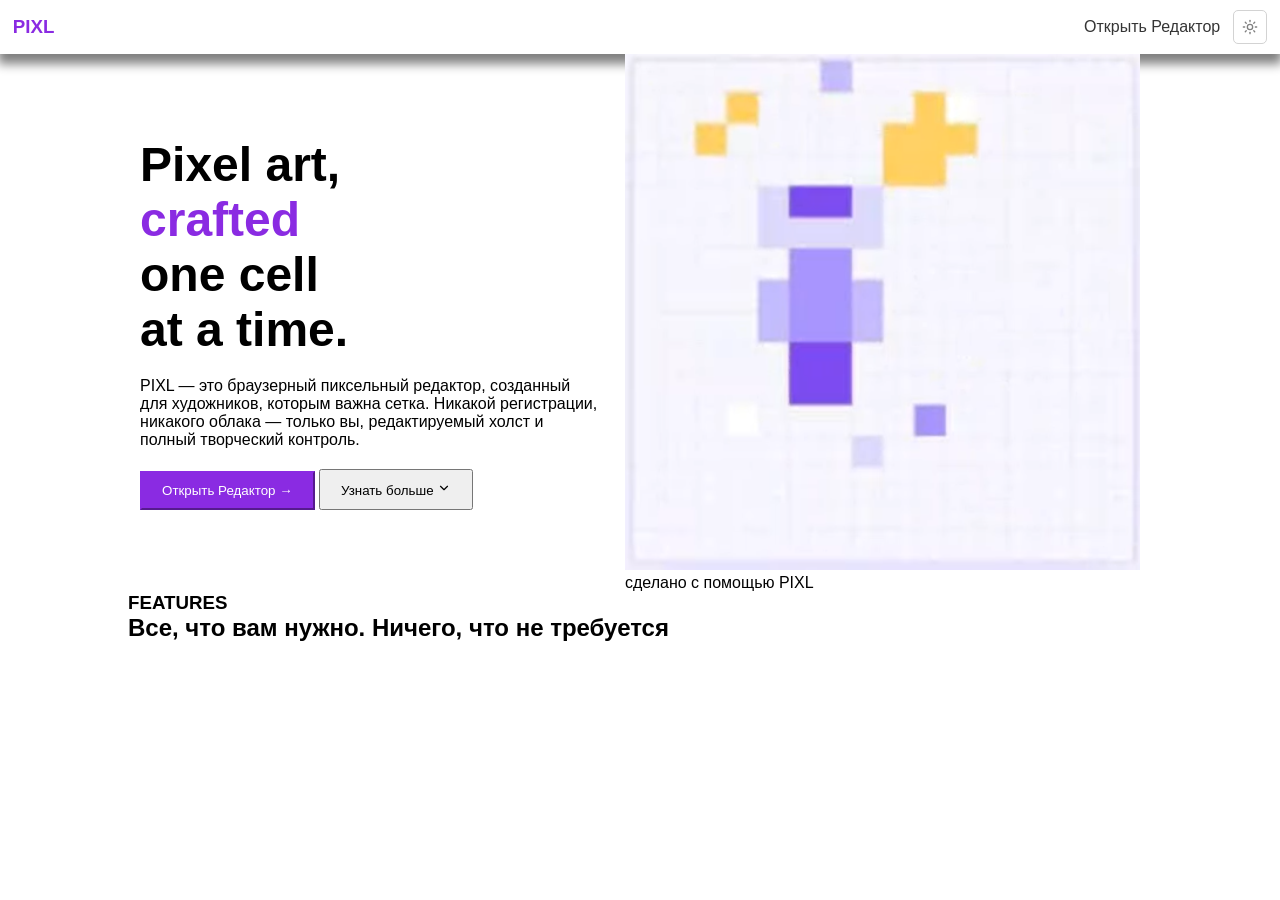
==== index.html @ aea7363b "Сверстал header" ====
<!DOCTYPE html>
<html>
    <head>
        <title>PIXL-Editor</title>
        <link rel="stylesheet" href="style.css">
    </head>
    <body>
        <header>
            <h3>PIXL</h3>
            <div>
                <a href="pixel.html">Открыть Редактор</a>
                <svg xmlns="http://www.w3.org/2000/svg" width="16" height="16" viewBox="0 0 24 24" fill="none" stroke="currentColor" stroke-width="2" stroke-linecap="round" stroke-linejoin="round" class="lucide lucide-sun text-primary" data-fg-d3bl13="0.8:1.23470:/src/app/App.tsx:267:23:8579:42:e:Sun::::::BFa" data-fgid-d3bl13=":r6:"><circle cx="12" cy="12" r="4"></circle><path d="M12 2v2"></path><path d="M12 20v2"></path><path d="m4.93 4.93 1.41 1.41"></path><path d="m17.66 17.66 1.41 1.41"></path><path d="M2 12h2"></path><path d="M20 12h2"></path><path d="m6.34 17.66-1.41 1.41"></path><path d="m19.07 4.93-1.41 1.41"></path></svg>
            </div>
        </header>
        <main>
            <section id="cover">
                <div id="left">
                    <h1>Pixel art,<br><span>crafted</span><br>one cell<br>at a time.</h1>
                    <p>PIXL — это браузерный пиксельный редактор, созданный для художников, которым важна сетка. Никакой регистрации, никакого облака — только вы, редактируемый холст и полный творческий контроль.</p>
                    <div>
                        <button id="leftbutton">Открыть Редактор →</button>
                        <button id="rightbutton">Узнать больше <svg xmlns="http://www.w3.org/2000/svg" width="14" height="14" viewBox="0 0 24 24" fill="none" stroke="currentColor" stroke-width="2" stroke-linecap="round" stroke-linejoin="round" class="lucide lucide-chevron-down" data-fg-d3bl43="0.8:1.23470:/src/app/App.tsx:328:30:11648:25:e:ChevronDown::::::Ddn3" data-fgid-d3bl43=":r1d4:"><path d="m6 9 6 6 6-6"></path></svg></button>
                    </div>
                </div>
                <div>
                    <img src="src/image.png" draggable="false">
                    <p>сделано с помощью PIXL</p>
                </div>
            </section>
            <section id="features">
                <div>
                    <h3>FEATURES</h3>
                    <h1>Все, что вам нужно. Ничего, что не требуется</h1>
                </div>
            </section>
        </main>
        <footer>

        </footer>
    </body>
</html>
---- style.css ----
* {
    margin: 0;
}

body {
    font-family: sans-serif;
    display: flex;
    flex-direction: column;
    align-items: center;
    user-select: none;
}

header {
    display: flex;
    flex-direction: row;
    align-items: center;
    justify-content: space-between;
    width: 98vw;
    box-shadow: 0 10px 10px 0;
    color: gray;
    padding: 10px 15px
}

header h3 {
    color: blueviolet;
}

header div {
    display: flex;
    align-items: center;
    gap: 10px;
}

header a {
    color: rgb(53, 53, 53);
    text-decoration: none;
    padding: 3px;
}
header a:hover {
    color: rgb(0, 0, 0);
    border-bottom: 1.5px solid black;
}

header svg {
    border: 1px solid lightgray;
    border-radius: 5px;
    padding: 8px;
}
header svg:hover {
    border-radius: 4px;
    box-shadow: 0 0 14px 4px blueviolet
}

#cover {
    display: flex;
    justify-content: space-around;
    align-items: center;
    width: 80vw;
}

#cover img {
    user-select: none;
}

#left {
    display: flex;
    flex-direction: column;
    gap: 20px;
    width: 45%;
}

#left h1 {
    font-size: 3em;
}

#left span {
    color: blueviolet;
}

#leftbutton {
    background-color: blueviolet;
    border-color: blueviolet;
    color: white;
    padding: 10px 20px;
}

#rightbutton {
    padding: 10px 20px;

}
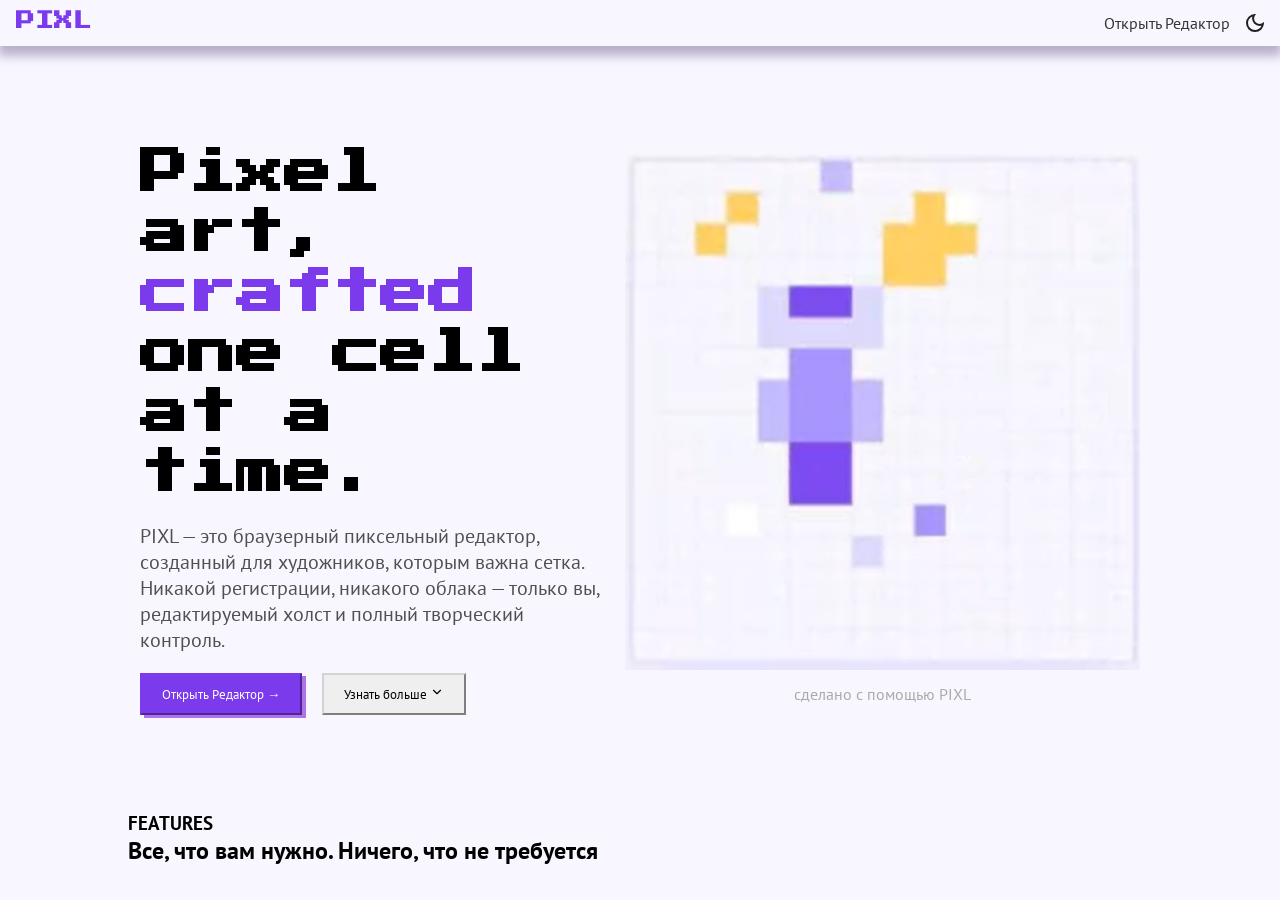
==== commit c7aa631e: "добавление иконок, перепланирование структуры и переменные в css" ====
--- a/index.html
+++ b/index.html
@@ -6,25 +6,25 @@
     </head>
     <body>
         <header>
-            <h3>PIXL</h3>
+            <h3><a>PIXL</a></h3>
             <div>
                 <a href="pixel.html">Открыть Редактор</a>
-                <svg xmlns="http://www.w3.org/2000/svg" width="16" height="16" viewBox="0 0 24 24" fill="none" stroke="currentColor" stroke-width="2" stroke-linecap="round" stroke-linejoin="round" class="lucide lucide-sun text-primary" data-fg-d3bl13="0.8:1.23470:/src/app/App.tsx:267:23:8579:42:e:Sun::::::BFa" data-fgid-d3bl13=":r6:"><circle cx="12" cy="12" r="4"></circle><path d="M12 2v2"></path><path d="M12 20v2"></path><path d="m4.93 4.93 1.41 1.41"></path><path d="m17.66 17.66 1.41 1.41"></path><path d="M2 12h2"></path><path d="M20 12h2"></path><path d="m6.34 17.66-1.41 1.41"></path><path d="m19.07 4.93-1.41 1.41"></path></svg>
+                <img src="src/DarkMode.svg">
             </div>
         </header>
         <main>
             <section id="cover">
                 <div id="left">
                     <h1>Pixel art,<br><span>crafted</span><br>one cell<br>at a time.</h1>
-                    <p>PIXL — это браузерный пиксельный редактор, созданный для художников, которым важна сетка. Никакой регистрации, никакого облака — только вы, редактируемый холст и полный творческий контроль.</p>
-                    <div>
-                        <button id="leftbutton">Открыть Редактор →</button>
+                    <p id="description">PIXL — это браузерный пиксельный редактор, созданный для художников, которым важна сетка. Никакой регистрации, никакого облака — только вы, редактируемый холст и полный творческий контроль.</p>
+                    <div id="buttons">
+                        <button id="leftbutton" onclick="window.location.href='pixel.html';">Открыть Редактор →</button>
                         <button id="rightbutton">Узнать больше <svg xmlns="http://www.w3.org/2000/svg" width="14" height="14" viewBox="0 0 24 24" fill="none" stroke="currentColor" stroke-width="2" stroke-linecap="round" stroke-linejoin="round" class="lucide lucide-chevron-down" data-fg-d3bl43="0.8:1.23470:/src/app/App.tsx:328:30:11648:25:e:ChevronDown::::::Ddn3" data-fgid-d3bl43=":r1d4:"><path d="m6 9 6 6 6-6"></path></svg></button>
                     </div>
                 </div>
                 <div>
                     <img src="src/image.png" draggable="false">
-                    <p>сделано с помощью PIXL</p>
+                    <p id="caption">сделано с помощью PIXL</p>
                 </div>
             </section>
             <section id="features">
--- a/style.css
+++ b/style.css
@@ -1,3 +1,84 @@
+@import url('https://fonts.googleapis.com/css2?family=Press+Start+2P&display=swap');
+@import url('https://fonts.googleapis.com/css2?family=PT+Sans:ital,wght@0,400;0,700;1,400;1,700&display=swap');
+
+:root {
+  --font-size: 16px;
+  --background: #f8f7ff;
+  --foreground: #1a1025;
+  --card: #ffffff;
+  --card-foreground: #1a1025;
+  --popover: #ffffff;
+  --popover-foreground: #1a1025;
+  --primary: #7c3aed;
+  --primary-foreground: #ffffff;
+  --secondary: #ede9fe;
+  --secondary-foreground: #4c1d95;
+  --muted: #f0eefb;
+  --muted-foreground: #b9afcc;
+  --accent: #7c3aed;
+  --accent-foreground: #ffffff;
+  --destructive: #d4183d;
+  --destructive-foreground: #ffffff;
+  --border: rgba(124, 58, 237, 0.15);
+  --input: transparent;
+  --input-background: #f0eefb;
+  --switch-background: #c4b5fd;
+  --font-weight-medium: 500;
+  --font-weight-normal: 400;
+  --ring: #7c3aed;
+  --chart-1: oklch(0.646 0.222 41.116);
+  --chart-2: oklch(0.6 0.118 184.704);
+  --chart-3: oklch(0.398 0.07 227.392);
+  --chart-4: oklch(0.828 0.189 84.429);
+  --chart-5: oklch(0.769 0.188 70.08);
+  --radius: 0.625rem;
+  --sidebar: oklch(0.985 0 0);
+  --sidebar-foreground: oklch(0.145 0 0);
+  --sidebar-primary: #030213;
+  --sidebar-primary-foreground: oklch(0.985 0 0);
+  --sidebar-accent: oklch(0.97 0 0);
+  --sidebar-accent-foreground: oklch(0.205 0 0);
+  --sidebar-border: oklch(90.365% 0.0001 271.152);
+  --sidebar-ring: oklch(0.708 0 0);
+}
+
+.dark {
+  --background: #110d1e;
+  --foreground: #f0ebff;
+  --card: #1c1630;
+  --card-foreground: #f0ebff;
+  --popover: #1c1630;
+  --popover-foreground: #f0ebff;
+  --primary: #a78bfa;
+  --primary-foreground: #1a1025;
+  --secondary: #2d1f4e;
+  --secondary-foreground: #ddd6fe;
+  --muted: #231a3a;
+  --muted-foreground: #9d8fc0;
+  --accent: #a78bfa;
+  --accent-foreground: #1a1025;
+  --destructive: oklch(0.396 0.141 25.723);
+  --destructive-foreground: oklch(0.637 0.237 25.331);
+  --border: rgba(167, 139, 250, 0.2);
+  --input: oklch(0.269 0 0);
+  --ring: #a78bfa;
+  --font-weight-medium: 500;
+  --font-weight-normal: 400;
+  --chart-1: oklch(0.488 0.243 264.376);
+  --chart-2: oklch(0.696 0.17 162.48);
+  --chart-3: oklch(0.769 0.188 70.08);
+  --chart-4: oklch(0.627 0.265 303.9);
+  --chart-5: oklch(0.645 0.246 16.439);
+  --sidebar: oklch(0.205 0 0);
+  --sidebar-foreground: oklch(0.985 0 0);
+  --sidebar-primary: oklch(0.488 0.243 264.376);
+  --sidebar-primary-foreground: oklch(0.985 0 0);
+  --sidebar-accent: oklch(0.269 0 0);
+  --sidebar-accent-foreground: oklch(0.985 0 0);
+  --sidebar-border: oklch(0.269 0 0);
+  --sidebar-ring: oklch(0.439 0 0);
+}
+
 * {
     margin: 0;
 }
@@ -8,6 +89,8 @@
     flex-direction: column;
     align-items: center;
     user-select: none;
+    font-family: "PT Sans", sans-serif;
+    background-color: var(--background);
 }
 
 header {
@@ -16,13 +99,14 @@
     align-items: center;
     justify-content: space-between;
     width: 98vw;
-    box-shadow: 0 10px 10px 0;
-    color: gray;
+    box-shadow: 0 10px 10px 0 var(--muted-foreground);
+    color: var(--border);
     padding: 10px 15px
 }
 
-header h3 {
-    color: blueviolet;
+header h3 a {
+    color: var(--primary);
+    font-family: "Press Start 2P", system-ui;
 }
 
 header div {
@@ -41,6 +125,11 @@
     border-bottom: 1.5px solid black;
 }
 
+header h3 a:hover {
+    color: var(--primary);
+    border: none;
+}
+
 header svg {
     border: 1px solid lightgray;
     border-radius: 5px;
@@ -48,7 +137,7 @@
 }
 header svg:hover {
     border-radius: 4px;
-    box-shadow: 0 0 14px 4px blueviolet
+    box-shadow: 0 0 14px 4px var(--primary)
 }
 
 #cover {
@@ -56,10 +145,27 @@
     justify-content: space-around;
     align-items: center;
     width: 80vw;
+    height: 85vh;
+}
+#cover h1 {
+    font-family: "Press Start 2P", system-ui;
+    line-height: 60px;
+}
+#description {
+    color: rgb(80, 80, 80);
+    font-size: 20px
 }
 
 #cover img {
     user-select: none;
+    height: 80%;
+}
+
+#caption {
+    color: rgb(170, 170, 170);
+    text-align: center;
+    margin-top: 10px;
+    font-size: 16px;
 }
 
 #left {
@@ -74,17 +180,52 @@
 }
 
 #left span {
-    color: blueviolet;
+    color: var(--primary);
 }
 
 #leftbutton {
-    background-color: blueviolet;
-    border-color: blueviolet;
+    background-color: var(--primary);
+    border-color: var(--primary);
     color: white;
     padding: 10px 20px;
+    box-shadow: 4px 3px 0 0 rgb(174, 116, 230);
+    font-family: "PT Sans", sans-serif;
 }
 
 #rightbutton {
     padding: 10px 20px;
-
+    border-color: lightgray;
+    font-family: "PT Sans", sans-serif;
+}
+
+#buttons {
+    display: flex;
+    gap: 20px;
+}
+
+.grid {
+    background-color: var(--sidebar);
+    width: 70vw;
+    height: 40vw;
+    display: grid;
+    border: 0.7px solid black;
+}
+
+.pixel {
+    border: 0.5px solid var(--sidebar-border);
+}
+
+.pixel:hover {
+    opacity: 0.7;
+    background-color: var(--sidebar-ring);
+}
+
+.drawing-panel {
+    display: flex;
+    height: 95vh;
+    align-items: center;
+}
+
+.tools {
+    
 }
